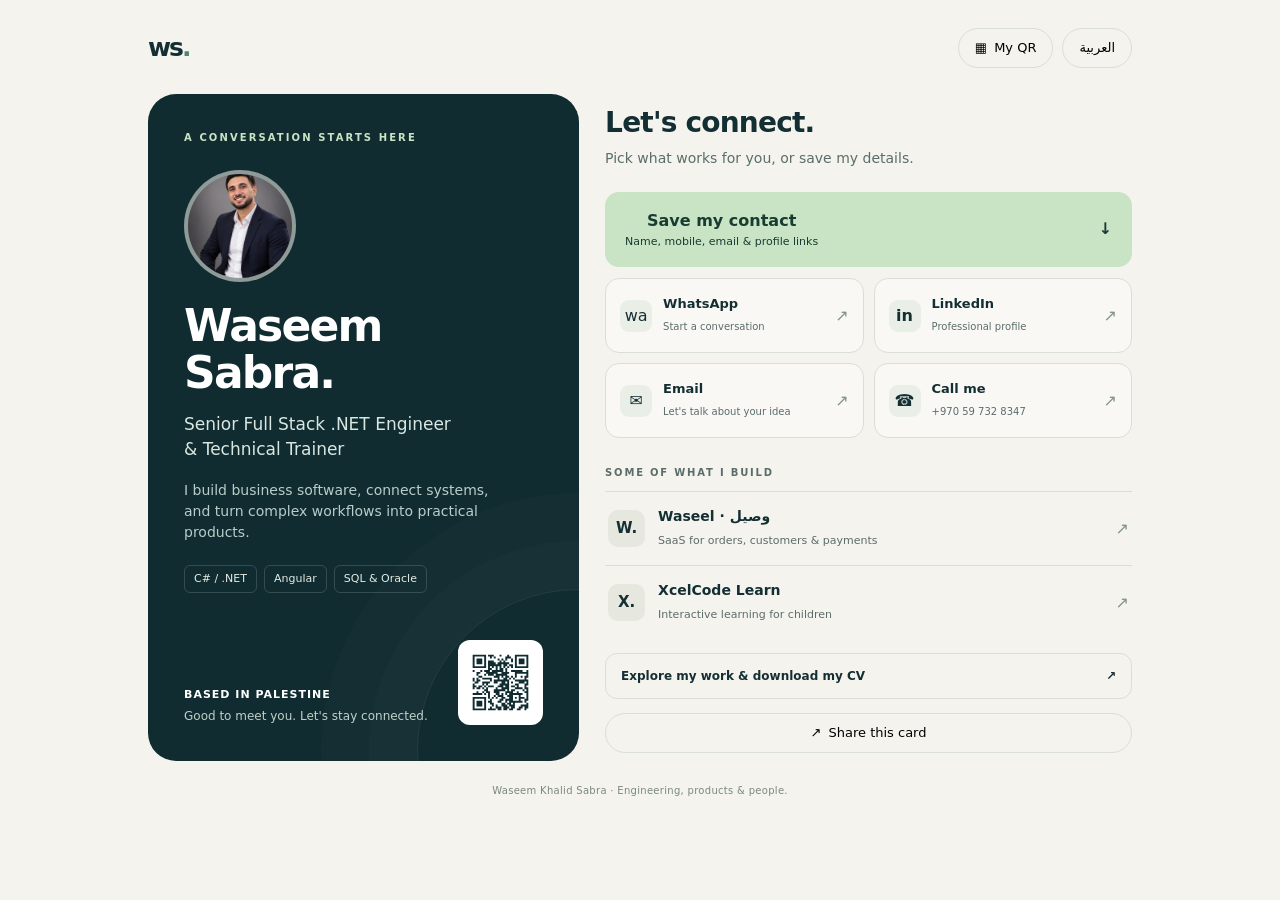
==== card.html @ 117f1209 "Add bilingual mobile contact card with QR and vCard export" ====
<!doctype html>
<html lang="en" dir="ltr">
<head>
<meta charset="utf-8"><meta name="viewport" content="width=device-width,initial-scale=1">
<title>Connect with Waseem Sabra | Digital Business Card</title>
<meta name="description" content="Connect with Waseem Sabra, Senior Full Stack .NET Engineer and technical trainer. Save contact details, explore projects, or get in touch.">
<meta name="theme-color" content="#112c31">
<meta property="og:title" content="Waseem Sabra • Let's connect">
<meta property="og:description" content="Senior Full Stack .NET Engineer · Technical Trainer · Palestine">
<meta property="og:image" content="https://waseemkh.github.io/assets/waseem-portrait.jpg">
<meta property="og:url" content="https://waseemkh.github.io/card.html">
<link rel="icon" href="assets/favicon.svg" type="image/svg+xml">
<style>
:root{color-scheme:light;--ink:#142f33;--muted:#5b6d6a;--paper:#f4f3ee;--line:#d9dfd7;--green:#c8e4c5;--dark:#112c31}
*{box-sizing:border-box}body{margin:0;background:var(--paper);font-family:Inter,ui-sans-serif,system-ui,-apple-system,"Segoe UI",Arial,sans-serif;color:var(--ink);line-height:1.5}
button,a{-webkit-tap-highlight-color:transparent}button{font:inherit;cursor:pointer}a{color:inherit;text-decoration:none}button:focus-visible,a:focus-visible{outline:3px solid #258b75;outline-offset:4px}
.shell{max-width:1040px;margin:auto;padding:28px 28px 22px}.top{display:flex;justify-content:space-between;align-items:center;margin-bottom:26px}.mark{font-size:25px;font-weight:800;letter-spacing:-2px}.mark i{font-style:normal;color:#4d8771}.tools{display:flex;gap:9px}.chip{border:1px solid var(--line);background:transparent;border-radius:99px;padding:9px 16px;font-size:13px;display:flex;gap:7px;align-items:center}
.layout{display:grid;grid-template-columns: .9fr 1.1fr;gap:26px}.identity{border-radius:28px;background:var(--dark);color:white;padding:36px;position:relative;overflow:hidden;display:flex;flex-direction:column;min-height:620px}
.identity:after{content:"";width:320px;height:320px;border:1px solid #ffffff14;border-radius:50%;position:absolute;right:-160px;bottom:-150px;box-shadow:0 0 0 48px #ffffff04,0 0 0 96px #ffffff03;pointer-events:none}
.eyebrow{text-transform:uppercase;font-size:10px;font-weight:600;letter-spacing:2.1px;color:#c8e4c5;margin:0 0 25px}.avatar{width:112px;height:112px;border-radius:50%;object-fit:cover;object-position:50% 26%;border:4px solid #ffffff18;background:#82918d;margin-bottom:20px}
h1{font-size:44px;line-height:1.08;letter-spacing:-1.8px;margin:0 0 15px;font-weight:650}h1 span{display:block} .role{font-size:17px;font-weight:500;color:#d9e7e0;margin:0 0 17px}.intro{font-size:14px;color:#b8cdca;max-width:310px;margin:0 0 22px}.pills{display:flex;flex-wrap:wrap;gap:7px}.pill{font-size:11px;border:1px solid #ffffff26;border-radius:6px;padding:5px 9px;color:#e3ece4}
.identity-bottom{margin-top:auto;padding-top:36px;display:flex;justify-content:space-between;align-items:flex-end;gap:14px}.location{font-size:12px;color:#bed0c8}.location strong{font-size:11px;letter-spacing:1px;display:block;color:#fff;margin-bottom:3px}.qr-mini{background:white;padding:7px;border-radius:12px;border:0;display:flex;align-items:center;justify-content:center;width:85px;height:85px;flex-shrink:0}.qr-mini svg{width:100%;height:100%}
.links{padding:8px 0}.hello{font-size:28px;letter-spacing:-.8px;margin:0 0 4px;font-weight:600}.subtitle{font-size:14px;color:var(--muted);margin:0 0 23px}
.primary{border:0;background:var(--green);color:#183c31;border-radius:14px;width:100%;display:flex;align-items:center;justify-content:space-between;padding:17px 20px;font-weight:650;min-height:60px}.primary .sub{font-weight:400;font-size:11px;display:block;margin-top:1px}
.link-grid{display:grid;grid-template-columns:1fr 1fr;gap:10px;margin-top:11px}.tile{display:flex;align-items:center;gap:11px;border:1px solid var(--line);border-radius:14px;min-height:75px;padding:14px;background:#ffffff66;transition:background .15s,transform .15s}.tile:hover,.project:hover{background:white;transform:translateY(-2px)}.icon{display:flex;align-items:center;justify-content:center;width:32px;height:32px;background:#e9eee7;border-radius:9px;flex-shrink:0}.icon svg{width:18px;height:18px}.tile b{font-size:13px;font-weight:600;display:block}.tile small{color:var(--muted);font-size:10px}.arrow{margin-inline-start:auto;color:#82938a}.section-label{font-size:10px;letter-spacing:1.8px;font-weight:650;margin:27px 0 11px;color:var(--muted);text-transform:uppercase}.project{border-top:1px solid var(--line);display:flex;align-items:center;gap:13px;padding:14px 3px;transition:background .15s,transform .15s}.project-mark{width:37px;height:37px;border-radius:10px;background:#e6e8df;display:flex;align-items:center;justify-content:center;font-weight:750;font-size:15px}.project b{font-size:14px;display:block}.project small{font-size:11px;color:var(--muted)}.portfolio{display:flex;align-items:center;justify-content:space-between;border:1px solid var(--line);padding:13px 15px;border-radius:12px;margin-top:14px;font-size:12px;font-weight:550}.footer{text-align:center;font-size:10px;color:#798880;padding:22px 0 2px;letter-spacing:.3px}
dialog{border:0;border-radius:23px;padding:28px;max-width:360px;width:calc(100% - 40px);background:var(--paper);color:var(--ink);box-shadow:0 25px 120px #0004}dialog::backdrop{background:#071f25b5;backdrop-filter:blur(5px)}.dialog-head{display:flex;align-items:center;justify-content:space-between;gap:16px}.dialog-head h2{font-size:20px;margin:0}.close{background:transparent;border:0;font-size:25px;padding:0 8px}.qr-full{background:white;padding:12px;border-radius:15px;margin:20px 0 14px}.qr-full svg{width:100%;height:auto;display:block}.dialog-note{font-size:12px;color:var(--muted);text-align:center;margin:10px 0}.url{font-size:12px;direction:ltr;text-align:center;word-break:break-all}.copy{display:block;background:var(--dark);color:white;width:100%;padding:12px;border:0;border-radius:10px;margin-top:18px}.toast{position:fixed;bottom:25px;left:50%;transform:translateX(-50%);background:var(--dark);color:white;padding:12px 20px;border-radius:12px;font-size:13px;box-shadow:0 4px 30px #0003;z-index:20;max-width:90%;text-align:center}.toast[hidden]{display:none}
[dir=rtl] .eyebrow,[dir=rtl] .section-label{letter-spacing:0}[dir=rtl] h1{letter-spacing:0;font-size:42px}[dir=rtl] .chip{letter-spacing:0}
@media(max-width:700px){.shell{max-width:480px;padding:18px 18px 20px}.top{margin-bottom:17px}.layout{grid-template-columns:1fr;gap:23px}.identity{min-height:0;padding:25px 26px 22px;border-radius:23px}.eyebrow{margin-bottom:20px}.avatar{width:88px;height:88px;margin-bottom:15px}h1{font-size:37px;max-width:260px}h1 span{display:inline}.role{font-size:15px;margin-bottom:10px}.intro{font-size:12px;margin-bottom:17px;max-width:300px}.identity-bottom{padding-top:20px}.qr-mini{width:67px;height:67px;border-radius:10px}.hello{font-size:25px}.links{padding:0}.subtitle{margin-bottom:17px}.section-label{margin-top:23px}.tile{min-height:72px;padding:12px 10px;gap:8px}.tile b{font-size:12px}.icon{width:29px;height:29px}.tools{gap:6px}.chip{padding:8px 12px}.footer{padding-top:20px}}
@media(prefers-reduced-motion:reduce){*{transition:none!important}}
</style>
</head>
<body>
<div class="shell"><header class="top"><a class="mark" href="/" aria-label="Waseem Sabra portfolio">ws<i>.</i></a><div class="tools"><button class="chip" id="qr-open"><span aria-hidden="true">▦</span><span data-t="qr">My QR</span></button><button class="chip" id="language" aria-label="Switch language">العربية</button></div></header>
<main class="layout"><section class="identity" aria-labelledby="name"><p class="eyebrow" data-t="eyebrow">A CONVERSATION STARTS HERE</p><img class="avatar" src="assets/waseem-portrait.jpg" alt="Waseem Sabra" width="112" height="112"><h1 id="name" data-t="name">Waseem <span>Sabra.</span></h1><p class="role" data-t="role">Senior Full Stack .NET Engineer<br>& Technical Trainer</p><p class="intro" data-t="intro">I build business software, connect systems, and turn complex workflows into practical products.</p><div class="pills"><span class="pill">C# / .NET</span><span class="pill">Angular</span><span class="pill">SQL & Oracle</span></div><div class="identity-bottom"><div class="location"><strong data-t="based">BASED IN PALESTINE</strong><span data-t="connectNote">Good to meet you. Let's stay connected.</span></div><button class="qr-mini" id="qr-mini" aria-label="Show contact QR code"><svg xmlns="http://www.w3.org/2000/svg" viewBox="0 0 37 37" role="img" aria-label="QR code for Waseem Sabra contact page"><rect width="100%" height="100%" fill="white"/><path d="M4 4h7v1h-7zM12 4h3v1h-3zM18 4h1v1h-1zM22 4h1v1h-1zM26 4h7v1h-7zM4 5h1v1h-1zM10 5h1v1h-1zM13 5h1v1h-1zM15 5h1v1h-1zM21 5h3v1h-3zM26 5h1v1h-1zM32 5h1v1h-1zM4 6h1v1h-1zM6 6h3v1h-3zM10 6h1v1h-1zM17 6h1v1h-1zM19 6h1v1h-1zM21 6h1v1h-1zM24 6h1v1h-1zM26 6h1v1h-1zM28 6h3v1h-3zM32 6h1v1h-1zM4 7h1v1h-1zM6 7h3v1h-3zM10 7h1v1h-1zM12 7h3v1h-3zM18 7h1v1h-1zM20 7h1v1h-1zM24 7h1v1h-1zM26 7h1v1h-1zM28 7h3v1h-3zM32 7h1v1h-1zM4 8h1v1h-1zM6 8h3v1h-3zM10 8h1v1h-1zM12 8h4v1h-4zM17 8h6v1h-6zM26 8h1v1h-1zM28 8h3v1h-3zM32 8h1v1h-1zM4 9h1v1h-1zM10 9h1v1h-1zM12 9h7v1h-7zM20 9h2v1h-2zM23 9h2v1h-2zM26 9h1v1h-1zM32 9h1v1h-1zM4 10h7v1h-7zM12 10h1v1h-1zM14 10h1v1h-1zM16 10h1v1h-1zM18 10h1v1h-1zM20 10h1v1h-1zM22 10h1v1h-1zM24 10h1v1h-1zM26 10h7v1h-7zM12 11h2v1h-2zM16 11h1v1h-1zM18 11h2v1h-2zM21 11h1v1h-1zM4 12h1v1h-1zM8 12h1v1h-1zM10 12h3v1h-3zM14 12h6v1h-6zM21 12h1v1h-1zM24 12h6v1h-6zM32 12h1v1h-1zM6 13h2v1h-2zM11 13h6v1h-6zM19 13h4v1h-4zM26 13h7v1h-7zM6 14h1v1h-1zM10 14h1v1h-1zM12 14h3v1h-3zM16 14h6v1h-6zM26 14h1v1h-1zM32 14h1v1h-1zM7 15h2v1h-2zM15 15h3v1h-3zM19 15h1v1h-1zM21 15h2v1h-2zM24 15h1v1h-1zM26 15h1v1h-1zM29 15h1v1h-1zM31 15h2v1h-2zM4 16h1v1h-1zM6 16h1v1h-1zM9 16h5v1h-5zM17 16h1v1h-1zM20 16h2v1h-2zM23 16h1v1h-1zM25 16h1v1h-1zM31 16h1v1h-1zM4 17h1v1h-1zM6 17h2v1h-2zM13 17h1v1h-1zM15 17h8v1h-8zM26 17h7v1h-7zM5 18h2v1h-2zM9 18h4v1h-4zM15 18h2v1h-2zM19 18h2v1h-2zM22 18h1v1h-1zM24 18h1v1h-1zM28 18h3v1h-3zM32 18h1v1h-1zM4 19h1v1h-1zM9 19h1v1h-1zM11 19h1v1h-1zM18 19h5v1h-5zM26 19h2v1h-2zM31 19h2v1h-2zM4 20h2v1h-2zM7 20h2v1h-2zM10 20h1v1h-1zM12 20h3v1h-3zM17 20h3v1h-3zM21 20h2v1h-2zM24 20h2v1h-2zM27 20h1v1h-1zM31 20h1v1h-1zM4 21h1v1h-1zM6 21h2v1h-2zM9 21h1v1h-1zM11 21h1v1h-1zM16 21h1v1h-1zM19 21h4v1h-4zM26 21h4v1h-4zM31 21h2v1h-2zM10 22h2v1h-2zM15 22h6v1h-6zM22 22h1v1h-1zM24 22h2v1h-2zM30 22h1v1h-1zM32 22h1v1h-1zM6 23h1v1h-1zM9 23h1v1h-1zM11 23h2v1h-2zM15 23h3v1h-3zM21 23h4v1h-4zM27 23h1v1h-1zM31 23h2v1h-2zM4 24h5v1h-5zM10 24h1v1h-1zM12 24h1v1h-1zM16 24h2v1h-2zM19 24h1v1h-1zM21 24h1v1h-1zM23 24h7v1h-7zM32 24h1v1h-1zM12 25h1v1h-1zM15 25h1v1h-1zM17 25h3v1h-3zM22 25h3v1h-3zM28 25h1v1h-1zM32 25h1v1h-1zM4 26h7v1h-7zM12 26h1v1h-1zM14 26h1v1h-1zM16 26h1v1h-1zM19 26h2v1h-2zM23 26h2v1h-2zM26 26h1v1h-1zM28 26h3v1h-3zM32 26h1v1h-1zM4 27h1v1h-1zM10 27h1v1h-1zM13 27h1v1h-1zM18 27h2v1h-2zM21 27h4v1h-4zM28 27h1v1h-1zM31 27h2v1h-2zM4 28h1v1h-1zM6 28h3v1h-3zM10 28h1v1h-1zM12 28h2v1h-2zM17 28h2v1h-2zM21 28h1v1h-1zM23 28h7v1h-7zM31 28h1v1h-1zM4 29h1v1h-1zM6 29h3v1h-3zM10 29h1v1h-1zM13 29h2v1h-2zM19 29h2v1h-2zM22 29h2v1h-2zM25 29h1v1h-1zM32 29h1v1h-1zM4 30h1v1h-1zM6 30h3v1h-3zM10 30h1v1h-1zM14 30h1v1h-1zM16 30h1v1h-1zM19 30h3v1h-3zM23 30h3v1h-3zM29 30h4v1h-4zM4 31h1v1h-1zM10 31h1v1h-1zM13 31h1v1h-1zM16 31h3v1h-3zM20 31h3v1h-3zM24 31h2v1h-2zM28 31h2v1h-2zM31 31h2v1h-2zM4 32h7v1h-7zM12 32h4v1h-4zM17 32h2v1h-2zM20 32h2v1h-2zM23 32h2v1h-2zM27 32h2v1h-2zM31 32h1v1h-1z" fill="#112c31"/></svg></button></div></section>
<section class="links" aria-labelledby="connect"><h2 class="hello" id="connect" data-t="hello">Let's connect.</h2><p class="subtitle" data-t="subtitle">Pick what works for you, or save my details.</p>
<button class="primary" id="save"><span><span data-t="save">Save my contact</span><span class="sub" data-t="saveSub">Name, mobile, email & profile links</span></span><span aria-hidden="true">↓</span></button>
<div class="link-grid">
<a class="tile" href="https://wa.me/970597328347" target="_blank" rel="noopener noreferrer"><span class="icon" aria-hidden="true">wa</span><span><b>WhatsApp</b><small data-t="whatsappSub">Start a conversation</small></span><span class="arrow" aria-hidden="true">↗</span></a>
<a class="tile" href="https://www.linkedin.com/in/waseemkh19/" target="_blank" rel="noopener noreferrer"><span class="icon" aria-hidden="true"><strong>in</strong></span><span><b>LinkedIn</b><small data-t="linkedinSub">Professional profile</small></span><span class="arrow" aria-hidden="true">↗</span></a>
<a class="tile" href="mailto:waseemsabra2@gmail.com"><span class="icon" aria-hidden="true">✉</span><span><b data-t="email">Email</b><small data-t="emailSub">Let's talk about your idea</small></span><span class="arrow" aria-hidden="true">↗</span></a>
<a class="tile" href="tel:+970597328347"><span class="icon" aria-hidden="true">☎</span><span><b data-t="call">Call me</b><small dir="ltr">+970 59 732 8347</small></span><span class="arrow" aria-hidden="true">↗</span></a>
</div>
<p class="section-label" data-t="projects">SOME OF WHAT I BUILD</p>
<a class="project" href="https://waseel.itbs-cloud.com/Home" target="_blank" rel="noopener noreferrer"><span class="project-mark">W.</span><span><b data-t="waseel">Waseel · وصيل</b><small data-t="waseelSub">SaaS for orders, customers & payments</small></span><span class="arrow" aria-hidden="true">↗</span></a>
<a class="project" href="https://xcelcode-learn.floot.app" target="_blank" rel="noopener noreferrer"><span class="project-mark">X.</span><span><b>XcelCode Learn</b><small data-t="learnSub">Interactive learning for children</small></span><span class="arrow" aria-hidden="true">↗</span></a>
<a class="portfolio" href="/"><span data-t="portfolio">Explore my work & download my CV</span><span aria-hidden="true">↗</span></a>
<button class="chip" id="share" style="margin-top:14px;width:100%;justify-content:center"><span aria-hidden="true">↗</span><span data-t="share">Share this card</span></button>
</section></main><footer class="footer" data-t="footer">Waseem Khalid Sabra · Engineering, products & people.</footer></div>
<dialog id="qr-dialog" aria-labelledby="qr-title"><div class="dialog-head"><h2 id="qr-title" data-t="qrTitle">Scan. Connect.</h2><button class="close" id="close" aria-label="Close QR code">×</button></div><div class="qr-full"><svg xmlns="http://www.w3.org/2000/svg" viewBox="0 0 37 37" role="img" aria-label="QR code for Waseem Sabra contact page"><rect width="100%" height="100%" fill="white"/><path d="M4 4h7v1h-7zM12 4h3v1h-3zM18 4h1v1h-1zM22 4h1v1h-1zM26 4h7v1h-7zM4 5h1v1h-1zM10 5h1v1h-1zM13 5h1v1h-1zM15 5h1v1h-1zM21 5h3v1h-3zM26 5h1v1h-1zM32 5h1v1h-1zM4 6h1v1h-1zM6 6h3v1h-3zM10 6h1v1h-1zM17 6h1v1h-1zM19 6h1v1h-1zM21 6h1v1h-1zM24 6h1v1h-1zM26 6h1v1h-1zM28 6h3v1h-3zM32 6h1v1h-1zM4 7h1v1h-1zM6 7h3v1h-3zM10 7h1v1h-1zM12 7h3v1h-3zM18 7h1v1h-1zM20 7h1v1h-1zM24 7h1v1h-1zM26 7h1v1h-1zM28 7h3v1h-3zM32 7h1v1h-1zM4 8h1v1h-1zM6 8h3v1h-3zM10 8h1v1h-1zM12 8h4v1h-4zM17 8h6v1h-6zM26 8h1v1h-1zM28 8h3v1h-3zM32 8h1v1h-1zM4 9h1v1h-1zM10 9h1v1h-1zM12 9h7v1h-7zM20 9h2v1h-2zM23 9h2v1h-2zM26 9h1v1h-1zM32 9h1v1h-1zM4 10h7v1h-7zM12 10h1v1h-1zM14 10h1v1h-1zM16 10h1v1h-1zM18 10h1v1h-1zM20 10h1v1h-1zM22 10h1v1h-1zM24 10h1v1h-1zM26 10h7v1h-7zM12 11h2v1h-2zM16 11h1v1h-1zM18 11h2v1h-2zM21 11h1v1h-1zM4 12h1v1h-1zM8 12h1v1h-1zM10 12h3v1h-3zM14 12h6v1h-6zM21 12h1v1h-1zM24 12h6v1h-6zM32 12h1v1h-1zM6 13h2v1h-2zM11 13h6v1h-6zM19 13h4v1h-4zM26 13h7v1h-7zM6 14h1v1h-1zM10 14h1v1h-1zM12 14h3v1h-3zM16 14h6v1h-6zM26 14h1v1h-1zM32 14h1v1h-1zM7 15h2v1h-2zM15 15h3v1h-3zM19 15h1v1h-1zM21 15h2v1h-2zM24 15h1v1h-1zM26 15h1v1h-1zM29 15h1v1h-1zM31 15h2v1h-2zM4 16h1v1h-1zM6 16h1v1h-1zM9 16h5v1h-5zM17 16h1v1h-1zM20 16h2v1h-2zM23 16h1v1h-1zM25 16h1v1h-1zM31 16h1v1h-1zM4 17h1v1h-1zM6 17h2v1h-2zM13 17h1v1h-1zM15 17h8v1h-8zM26 17h7v1h-7zM5 18h2v1h-2zM9 18h4v1h-4zM15 18h2v1h-2zM19 18h2v1h-2zM22 18h1v1h-1zM24 18h1v1h-1zM28 18h3v1h-3zM32 18h1v1h-1zM4 19h1v1h-1zM9 19h1v1h-1zM11 19h1v1h-1zM18 19h5v1h-5zM26 19h2v1h-2zM31 19h2v1h-2zM4 20h2v1h-2zM7 20h2v1h-2zM10 20h1v1h-1zM12 20h3v1h-3zM17 20h3v1h-3zM21 20h2v1h-2zM24 20h2v1h-2zM27 20h1v1h-1zM31 20h1v1h-1zM4 21h1v1h-1zM6 21h2v1h-2zM9 21h1v1h-1zM11 21h1v1h-1zM16 21h1v1h-1zM19 21h4v1h-4zM26 21h4v1h-4zM31 21h2v1h-2zM10 22h2v1h-2zM15 22h6v1h-6zM22 22h1v1h-1zM24 22h2v1h-2zM30 22h1v1h-1zM32 22h1v1h-1zM6 23h1v1h-1zM9 23h1v1h-1zM11 23h2v1h-2zM15 23h3v1h-3zM21 23h4v1h-4zM27 23h1v1h-1zM31 23h2v1h-2zM4 24h5v1h-5zM10 24h1v1h-1zM12 24h1v1h-1zM16 24h2v1h-2zM19 24h1v1h-1zM21 24h1v1h-1zM23 24h7v1h-7zM32 24h1v1h-1zM12 25h1v1h-1zM15 25h1v1h-1zM17 25h3v1h-3zM22 25h3v1h-3zM28 25h1v1h-1zM32 25h1v1h-1zM4 26h7v1h-7zM12 26h1v1h-1zM14 26h1v1h-1zM16 26h1v1h-1zM19 26h2v1h-2zM23 26h2v1h-2zM26 26h1v1h-1zM28 26h3v1h-3zM32 26h1v1h-1zM4 27h1v1h-1zM10 27h1v1h-1zM13 27h1v1h-1zM18 27h2v1h-2zM21 27h4v1h-4zM28 27h1v1h-1zM31 27h2v1h-2zM4 28h1v1h-1zM6 28h3v1h-3zM10 28h1v1h-1zM12 28h2v1h-2zM17 28h2v1h-2zM21 28h1v1h-1zM23 28h7v1h-7zM31 28h1v1h-1zM4 29h1v1h-1zM6 29h3v1h-3zM10 29h1v1h-1zM13 29h2v1h-2zM19 29h2v1h-2zM22 29h2v1h-2zM25 29h1v1h-1zM32 29h1v1h-1zM4 30h1v1h-1zM6 30h3v1h-3zM10 30h1v1h-1zM14 30h1v1h-1zM16 30h1v1h-1zM19 30h3v1h-3zM23 30h3v1h-3zM29 30h4v1h-4zM4 31h1v1h-1zM10 31h1v1h-1zM13 31h1v1h-1zM16 31h3v1h-3zM20 31h3v1h-3zM24 31h2v1h-2zM28 31h2v1h-2zM31 31h2v1h-2zM4 32h7v1h-7zM12 32h4v1h-4zM17 32h2v1h-2zM20 32h2v1h-2zM23 32h2v1h-2zM27 32h2v1h-2zM31 32h1v1h-1z" fill="#112c31"/></svg></div><p class="dialog-note" data-t="qrNote">Open your camera and scan to view my card.</p><p class="url">waseemkh.github.io/card.html</p><button class="copy" id="copy" data-t="copy">Copy card link</button></dialog>
<div class="toast" id="toast" role="status" aria-live="polite" hidden></div>
<script>
'use strict';
const cardUrl='https://waseemkh.github.io/card.html';
const ar={qr:'رمز QR',eyebrow:'كل فرصة تبدأ بمحادثة',name:'وسيم <span>صبرة.</span>',role:'مهندس Full Stack أول متخصص في .NET<br>ومدرّب تقني',intro:'أطوّر أنظمة الأعمال، وأربط الخدمات والبيانات، وأحوّل إجراءات العمل المعقدة إلى منتجات عملية.',based:'مقيم في فلسطين',connectNote:'سعدت بلقائك. لنبقَ على تواصل.',hello:'لنتواصل.',subtitle:'اختر الطريقة المناسبة، أو احفظ بياناتي مباشرة.',save:'حفظ جهة الاتصال',saveSub:'الاسم والهاتف والبريد وروابط حساباتي',whatsappSub:'لنبدأ محادثة',linkedinSub:'ملفي المهني',email:'البريد الإلكتروني',emailSub:'لنتحدث عن فكرتك',call:'اتصل بي',projects:'من المشاريع التي أطورها',waseel:'وصيل · Waseel',waseelSub:'نظام SaaS للعملاء والطلبات والمدفوعات',learnSub:'تجربة تعليمية تفاعلية للأطفال',portfolio:'استكشف أعمالي وحمّل السيرة الذاتية',share:'مشاركة البطاقة',footer:'وسيم خالد صبرة · برمجة، منتجات وتواصل.',qrTitle:'امسح الرمز. لنتواصل.',qrNote:'افتح كاميرا هاتفك وامسح الرمز لعرض بطاقتي.',copy:'نسخ رابط البطاقة',copied:'تم نسخ الرابط',copyFail:'يمكنك نسخ الرابط الظاهر في نافذة QR.',saved:'افتح الملف المحمّل ثم اختر حفظ جهة الاتصال.'};
const en={};document.querySelectorAll('[data-t]').forEach(el=>en[el.dataset.t]=el.innerHTML);en.copied='Card link copied';en.copyFail='Copy the link shown in the QR window.';en.saved='Open the downloaded file, then save the contact.';
let lang=new URLSearchParams(location.search).get('lang')==='ar'?'ar':'en';
function translate(){const dict=lang==='ar'?ar:en;document.documentElement.lang=lang;document.documentElement.dir=lang==='ar'?'rtl':'ltr';document.querySelectorAll('[data-t]').forEach(el=>{if(dict[el.dataset.t])el.innerHTML=dict[el.dataset.t]});document.getElementById('language').textContent=lang==='ar'?'English':'العربية';document.getElementById('language').setAttribute('aria-label',lang==='ar'?'Switch to English':'التبديل إلى العربية');}
document.getElementById('language').addEventListener('click',()=>{lang=lang==='ar'?'en':'ar';translate()});translate();
let timer;function notify(key){const box=document.getElementById('toast');box.textContent=(lang==='ar'?ar:en)[key];box.hidden=false;clearTimeout(timer);timer=setTimeout(()=>box.hidden=true,4500)}
const dialog=document.getElementById('qr-dialog');for(const id of ['qr-open','qr-mini'])document.getElementById(id).addEventListener('click',()=>dialog.showModal());document.getElementById('close').addEventListener('click',()=>dialog.close());dialog.addEventListener('click',e=>{if(e.target===dialog){const r=dialog.getBoundingClientRect();if(e.clientX<r.left||e.clientX>r.right||e.clientY<r.top||e.clientY>r.bottom)dialog.close()}});
async function copyLink(){try{await navigator.clipboard.writeText(cardUrl);notify('copied')}catch{if(!dialog.open)dialog.showModal();notify('copyFail')}}
document.getElementById('copy').addEventListener('click',copyLink);document.getElementById('share').addEventListener('click',async()=>{if(navigator.share){try{await navigator.share({title:'Waseem Sabra',text:lang==='ar'?'لنبقَ على تواصل':'Let’s stay connected',url:cardUrl});return}catch(e){if(e.name==='AbortError')return}}await copyLink()});
document.getElementById('save').addEventListener('click',()=>{
const lines=['BEGIN:VCARD','VERSION:3.0','N:Sabra;Waseem;Khalid;;','FN:Waseem Khalid Sabra','TITLE:Senior Full Stack .NET Engineer and Technical Trainer','TEL;TYPE=CELL:+970597328347','EMAIL;TYPE=INTERNET:waseemsabra2@gmail.com','URL:https://waseemkh.github.io/','item1.URL:https://www.linkedin.com/in/waseemkh19/','item1.X-ABLabel:LinkedIn','item2.URL:https://wa.me/970597328347','item2.X-ABLabel:WhatsApp','NOTE:Based in Palestine. C#/.NET and Angular developer and technical trainer.','END:VCARD',''];
const blob=new Blob([lines.join('\r\n')],{type:'text/vcard;charset=utf-8'});const url=URL.createObjectURL(blob);const a=document.createElement('a');a.href=url;a.download='Waseem-Sabra.vcf';document.body.appendChild(a);a.click();a.remove();setTimeout(()=>URL.revokeObjectURL(url),60000);notify('saved')});
</script>
</body></html>
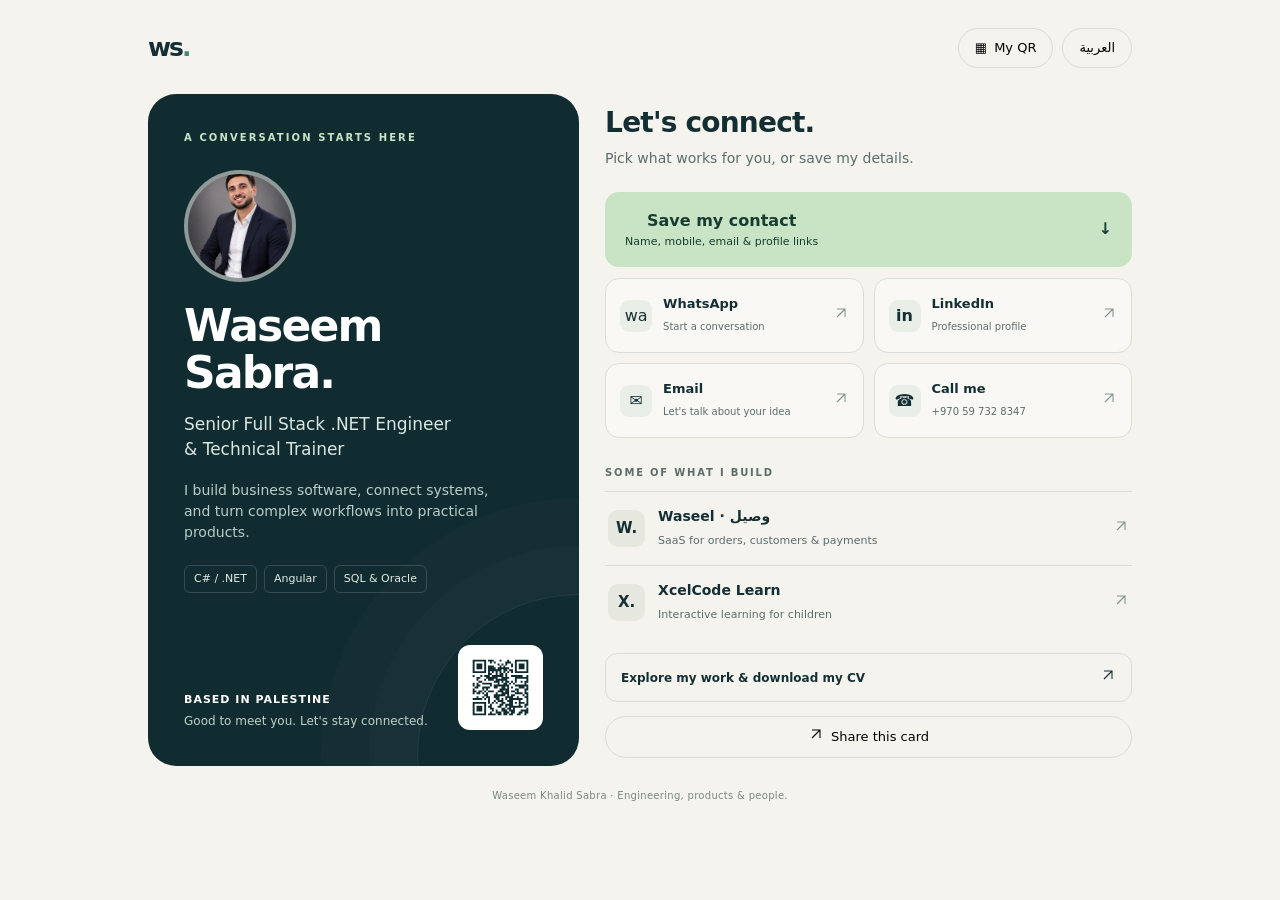
==== commit 241c7f86: "Use vector link icons for consistent rendering across phones" ====
--- a/card.html
+++ b/card.html
@@ -35,16 +35,16 @@
 <section class="links" aria-labelledby="connect"><h2 class="hello" id="connect" data-t="hello">Let's connect.</h2><p class="subtitle" data-t="subtitle">Pick what works for you, or save my details.</p>
 <button class="primary" id="save"><span><span data-t="save">Save my contact</span><span class="sub" data-t="saveSub">Name, mobile, email & profile links</span></span><span aria-hidden="true">↓</span></button>
 <div class="link-grid">
-<a class="tile" href="https://wa.me/970597328347" target="_blank" rel="noopener noreferrer"><span class="icon" aria-hidden="true">wa</span><span><b>WhatsApp</b><small data-t="whatsappSub">Start a conversation</small></span><span class="arrow" aria-hidden="true">↗</span></a>
-<a class="tile" href="https://www.linkedin.com/in/waseemkh19/" target="_blank" rel="noopener noreferrer"><span class="icon" aria-hidden="true"><strong>in</strong></span><span><b>LinkedIn</b><small data-t="linkedinSub">Professional profile</small></span><span class="arrow" aria-hidden="true">↗</span></a>
-<a class="tile" href="mailto:waseemsabra2@gmail.com"><span class="icon" aria-hidden="true">✉</span><span><b data-t="email">Email</b><small data-t="emailSub">Let's talk about your idea</small></span><span class="arrow" aria-hidden="true">↗</span></a>
-<a class="tile" href="tel:+970597328347"><span class="icon" aria-hidden="true">☎</span><span><b data-t="call">Call me</b><small dir="ltr">+970 59 732 8347</small></span><span class="arrow" aria-hidden="true">↗</span></a>
+<a class="tile" href="https://wa.me/970597328347" target="_blank" rel="noopener noreferrer"><span class="icon" aria-hidden="true">wa</span><span><b>WhatsApp</b><small data-t="whatsappSub">Start a conversation</small></span><span class="arrow" aria-hidden="true"><svg viewBox="0 0 24 24" width="16" height="16" fill="none" stroke="currentColor" stroke-width="1.6" aria-hidden="true"><path d="M6 18 18 6M6 6h12v12"/></svg></span></a>
+<a class="tile" href="https://www.linkedin.com/in/waseemkh19/" target="_blank" rel="noopener noreferrer"><span class="icon" aria-hidden="true"><strong>in</strong></span><span><b>LinkedIn</b><small data-t="linkedinSub">Professional profile</small></span><span class="arrow" aria-hidden="true"><svg viewBox="0 0 24 24" width="16" height="16" fill="none" stroke="currentColor" stroke-width="1.6" aria-hidden="true"><path d="M6 18 18 6M6 6h12v12"/></svg></span></a>
+<a class="tile" href="mailto:waseemsabra2@gmail.com"><span class="icon" aria-hidden="true">✉</span><span><b data-t="email">Email</b><small data-t="emailSub">Let's talk about your idea</small></span><span class="arrow" aria-hidden="true"><svg viewBox="0 0 24 24" width="16" height="16" fill="none" stroke="currentColor" stroke-width="1.6" aria-hidden="true"><path d="M6 18 18 6M6 6h12v12"/></svg></span></a>
+<a class="tile" href="tel:+970597328347"><span class="icon" aria-hidden="true">☎</span><span><b data-t="call">Call me</b><small dir="ltr">+970 59 732 8347</small></span><span class="arrow" aria-hidden="true"><svg viewBox="0 0 24 24" width="16" height="16" fill="none" stroke="currentColor" stroke-width="1.6" aria-hidden="true"><path d="M6 18 18 6M6 6h12v12"/></svg></span></a>
 </div>
 <p class="section-label" data-t="projects">SOME OF WHAT I BUILD</p>
-<a class="project" href="https://waseel.itbs-cloud.com/Home" target="_blank" rel="noopener noreferrer"><span class="project-mark">W.</span><span><b data-t="waseel">Waseel · وصيل</b><small data-t="waseelSub">SaaS for orders, customers & payments</small></span><span class="arrow" aria-hidden="true">↗</span></a>
-<a class="project" href="https://xcelcode-learn.floot.app" target="_blank" rel="noopener noreferrer"><span class="project-mark">X.</span><span><b>XcelCode Learn</b><small data-t="learnSub">Interactive learning for children</small></span><span class="arrow" aria-hidden="true">↗</span></a>
-<a class="portfolio" href="/"><span data-t="portfolio">Explore my work & download my CV</span><span aria-hidden="true">↗</span></a>
-<button class="chip" id="share" style="margin-top:14px;width:100%;justify-content:center"><span aria-hidden="true">↗</span><span data-t="share">Share this card</span></button>
+<a class="project" href="https://waseel.itbs-cloud.com/Home" target="_blank" rel="noopener noreferrer"><span class="project-mark">W.</span><span><b data-t="waseel">Waseel · وصيل</b><small data-t="waseelSub">SaaS for orders, customers & payments</small></span><span class="arrow" aria-hidden="true"><svg viewBox="0 0 24 24" width="16" height="16" fill="none" stroke="currentColor" stroke-width="1.6" aria-hidden="true"><path d="M6 18 18 6M6 6h12v12"/></svg></span></a>
+<a class="project" href="https://xcelcode-learn.floot.app" target="_blank" rel="noopener noreferrer"><span class="project-mark">X.</span><span><b>XcelCode Learn</b><small data-t="learnSub">Interactive learning for children</small></span><span class="arrow" aria-hidden="true"><svg viewBox="0 0 24 24" width="16" height="16" fill="none" stroke="currentColor" stroke-width="1.6" aria-hidden="true"><path d="M6 18 18 6M6 6h12v12"/></svg></span></a>
+<a class="portfolio" href="/"><span data-t="portfolio">Explore my work & download my CV</span><span aria-hidden="true"><svg viewBox="0 0 24 24" width="16" height="16" fill="none" stroke="currentColor" stroke-width="1.6" aria-hidden="true"><path d="M6 18 18 6M6 6h12v12"/></svg></span></a>
+<button class="chip" id="share" style="margin-top:14px;width:100%;justify-content:center"><span aria-hidden="true"><svg viewBox="0 0 24 24" width="16" height="16" fill="none" stroke="currentColor" stroke-width="1.6" aria-hidden="true"><path d="M6 18 18 6M6 6h12v12"/></svg></span><span data-t="share">Share this card</span></button>
 </section></main><footer class="footer" data-t="footer">Waseem Khalid Sabra · Engineering, products & people.</footer></div>
 <dialog id="qr-dialog" aria-labelledby="qr-title"><div class="dialog-head"><h2 id="qr-title" data-t="qrTitle">Scan. Connect.</h2><button class="close" id="close" aria-label="Close QR code">×</button></div><div class="qr-full"><svg xmlns="http://www.w3.org/2000/svg" viewBox="0 0 37 37" role="img" aria-label="QR code for Waseem Sabra contact page"><rect width="100%" height="100%" fill="white"/><path d="M4 4h7v1h-7zM12 4h3v1h-3zM18 4h1v1h-1zM22 4h1v1h-1zM26 4h7v1h-7zM4 5h1v1h-1zM10 5h1v1h-1zM13 5h1v1h-1zM15 5h1v1h-1zM21 5h3v1h-3zM26 5h1v1h-1zM32 5h1v1h-1zM4 6h1v1h-1zM6 6h3v1h-3zM10 6h1v1h-1zM17 6h1v1h-1zM19 6h1v1h-1zM21 6h1v1h-1zM24 6h1v1h-1zM26 6h1v1h-1zM28 6h3v1h-3zM32 6h1v1h-1zM4 7h1v1h-1zM6 7h3v1h-3zM10 7h1v1h-1zM12 7h3v1h-3zM18 7h1v1h-1zM20 7h1v1h-1zM24 7h1v1h-1zM26 7h1v1h-1zM28 7h3v1h-3zM32 7h1v1h-1zM4 8h1v1h-1zM6 8h3v1h-3zM10 8h1v1h-1zM12 8h4v1h-4zM17 8h6v1h-6zM26 8h1v1h-1zM28 8h3v1h-3zM32 8h1v1h-1zM4 9h1v1h-1zM10 9h1v1h-1zM12 9h7v1h-7zM20 9h2v1h-2zM23 9h2v1h-2zM26 9h1v1h-1zM32 9h1v1h-1zM4 10h7v1h-7zM12 10h1v1h-1zM14 10h1v1h-1zM16 10h1v1h-1zM18 10h1v1h-1zM20 10h1v1h-1zM22 10h1v1h-1zM24 10h1v1h-1zM26 10h7v1h-7zM12 11h2v1h-2zM16 11h1v1h-1zM18 11h2v1h-2zM21 11h1v1h-1zM4 12h1v1h-1zM8 12h1v1h-1zM10 12h3v1h-3zM14 12h6v1h-6zM21 12h1v1h-1zM24 12h6v1h-6zM32 12h1v1h-1zM6 13h2v1h-2zM11 13h6v1h-6zM19 13h4v1h-4zM26 13h7v1h-7zM6 14h1v1h-1zM10 14h1v1h-1zM12 14h3v1h-3zM16 14h6v1h-6zM26 14h1v1h-1zM32 14h1v1h-1zM7 15h2v1h-2zM15 15h3v1h-3zM19 15h1v1h-1zM21 15h2v1h-2zM24 15h1v1h-1zM26 15h1v1h-1zM29 15h1v1h-1zM31 15h2v1h-2zM4 16h1v1h-1zM6 16h1v1h-1zM9 16h5v1h-5zM17 16h1v1h-1zM20 16h2v1h-2zM23 16h1v1h-1zM25 16h1v1h-1zM31 16h1v1h-1zM4 17h1v1h-1zM6 17h2v1h-2zM13 17h1v1h-1zM15 17h8v1h-8zM26 17h7v1h-7zM5 18h2v1h-2zM9 18h4v1h-4zM15 18h2v1h-2zM19 18h2v1h-2zM22 18h1v1h-1zM24 18h1v1h-1zM28 18h3v1h-3zM32 18h1v1h-1zM4 19h1v1h-1zM9 19h1v1h-1zM11 19h1v1h-1zM18 19h5v1h-5zM26 19h2v1h-2zM31 19h2v1h-2zM4 20h2v1h-2zM7 20h2v1h-2zM10 20h1v1h-1zM12 20h3v1h-3zM17 20h3v1h-3zM21 20h2v1h-2zM24 20h2v1h-2zM27 20h1v1h-1zM31 20h1v1h-1zM4 21h1v1h-1zM6 21h2v1h-2zM9 21h1v1h-1zM11 21h1v1h-1zM16 21h1v1h-1zM19 21h4v1h-4zM26 21h4v1h-4zM31 21h2v1h-2zM10 22h2v1h-2zM15 22h6v1h-6zM22 22h1v1h-1zM24 22h2v1h-2zM30 22h1v1h-1zM32 22h1v1h-1zM6 23h1v1h-1zM9 23h1v1h-1zM11 23h2v1h-2zM15 23h3v1h-3zM21 23h4v1h-4zM27 23h1v1h-1zM31 23h2v1h-2zM4 24h5v1h-5zM10 24h1v1h-1zM12 24h1v1h-1zM16 24h2v1h-2zM19 24h1v1h-1zM21 24h1v1h-1zM23 24h7v1h-7zM32 24h1v1h-1zM12 25h1v1h-1zM15 25h1v1h-1zM17 25h3v1h-3zM22 25h3v1h-3zM28 25h1v1h-1zM32 25h1v1h-1zM4 26h7v1h-7zM12 26h1v1h-1zM14 26h1v1h-1zM16 26h1v1h-1zM19 26h2v1h-2zM23 26h2v1h-2zM26 26h1v1h-1zM28 26h3v1h-3zM32 26h1v1h-1zM4 27h1v1h-1zM10 27h1v1h-1zM13 27h1v1h-1zM18 27h2v1h-2zM21 27h4v1h-4zM28 27h1v1h-1zM31 27h2v1h-2zM4 28h1v1h-1zM6 28h3v1h-3zM10 28h1v1h-1zM12 28h2v1h-2zM17 28h2v1h-2zM21 28h1v1h-1zM23 28h7v1h-7zM31 28h1v1h-1zM4 29h1v1h-1zM6 29h3v1h-3zM10 29h1v1h-1zM13 29h2v1h-2zM19 29h2v1h-2zM22 29h2v1h-2zM25 29h1v1h-1zM32 29h1v1h-1zM4 30h1v1h-1zM6 30h3v1h-3zM10 30h1v1h-1zM14 30h1v1h-1zM16 30h1v1h-1zM19 30h3v1h-3zM23 30h3v1h-3zM29 30h4v1h-4zM4 31h1v1h-1zM10 31h1v1h-1zM13 31h1v1h-1zM16 31h3v1h-3zM20 31h3v1h-3zM24 31h2v1h-2zM28 31h2v1h-2zM31 31h2v1h-2zM4 32h7v1h-7zM12 32h4v1h-4zM17 32h2v1h-2zM20 32h2v1h-2zM23 32h2v1h-2zM27 32h2v1h-2zM31 32h1v1h-1z" fill="#112c31"/></svg></div><p class="dialog-note" data-t="qrNote">Open your camera and scan to view my card.</p><p class="url">waseemkh.github.io/card.html</p><button class="copy" id="copy" data-t="copy">Copy card link</button></dialog>
 <div class="toast" id="toast" role="status" aria-live="polite" hidden></div>
